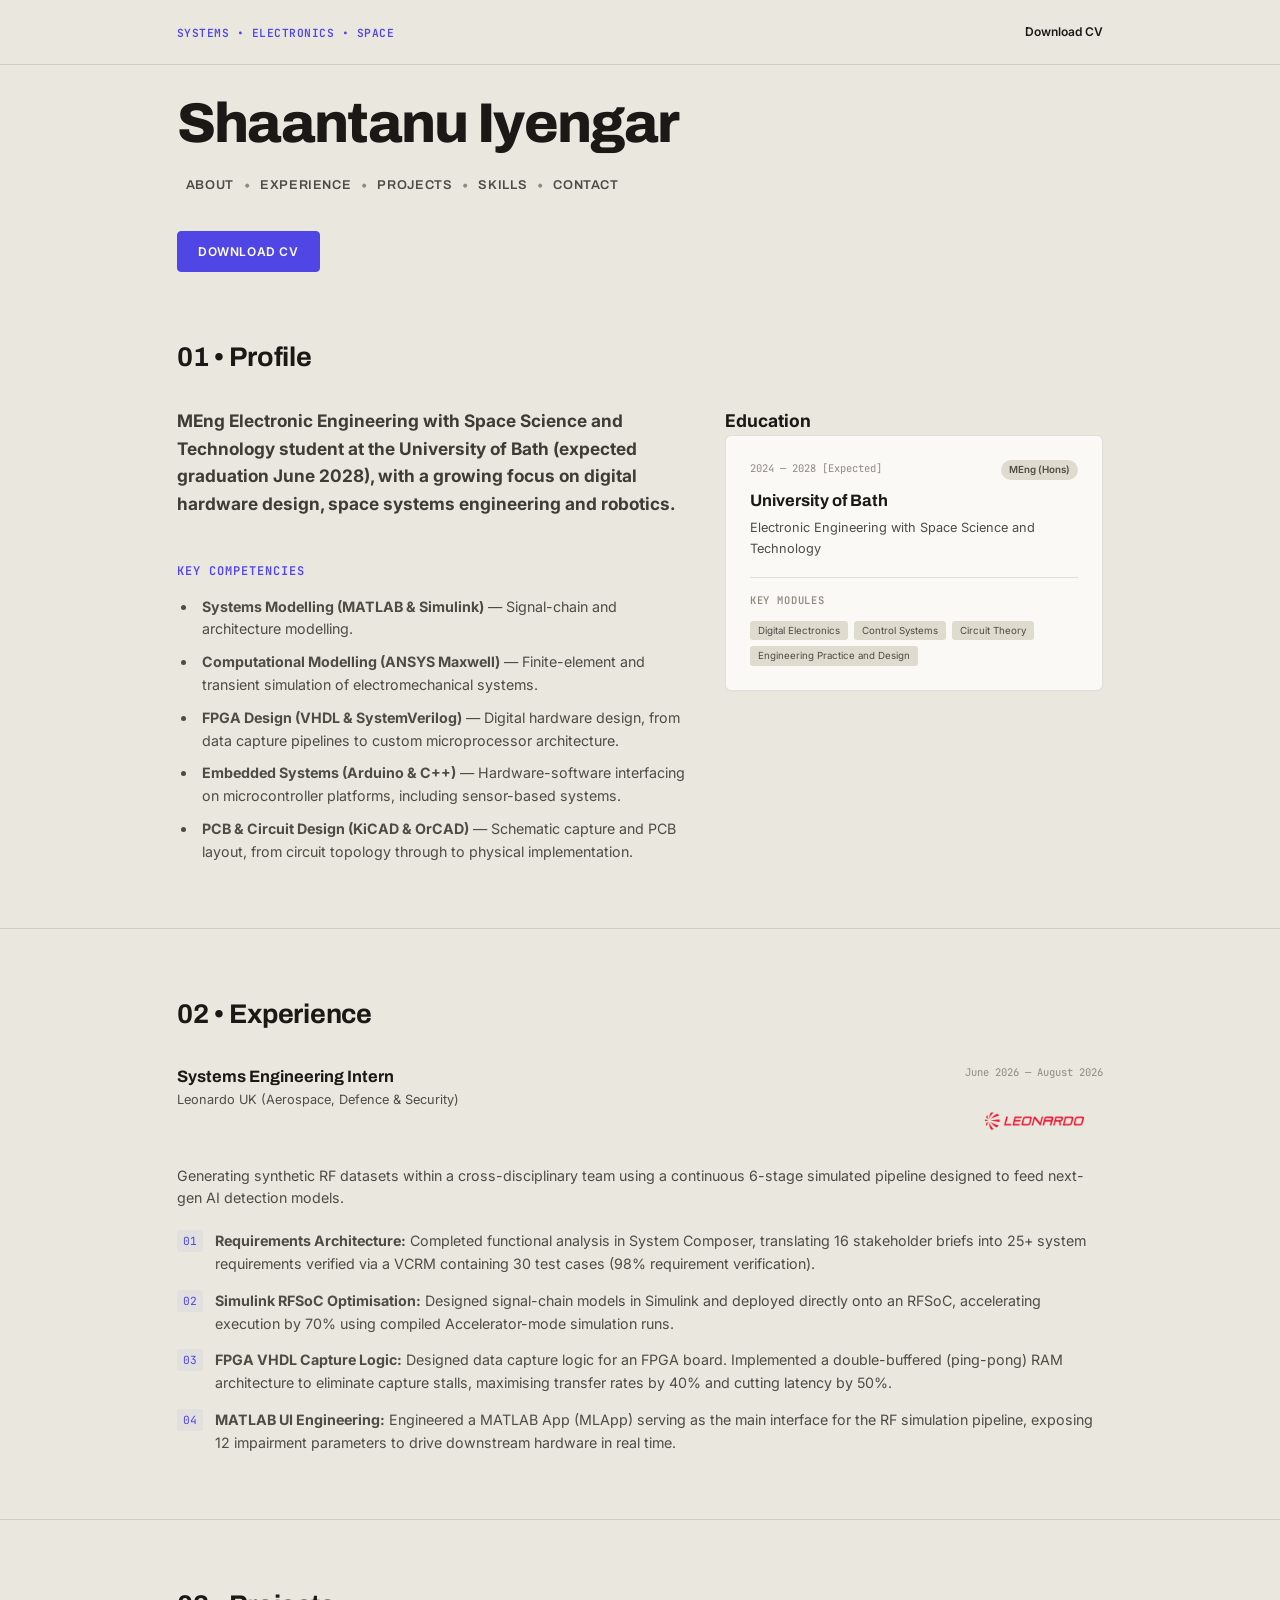
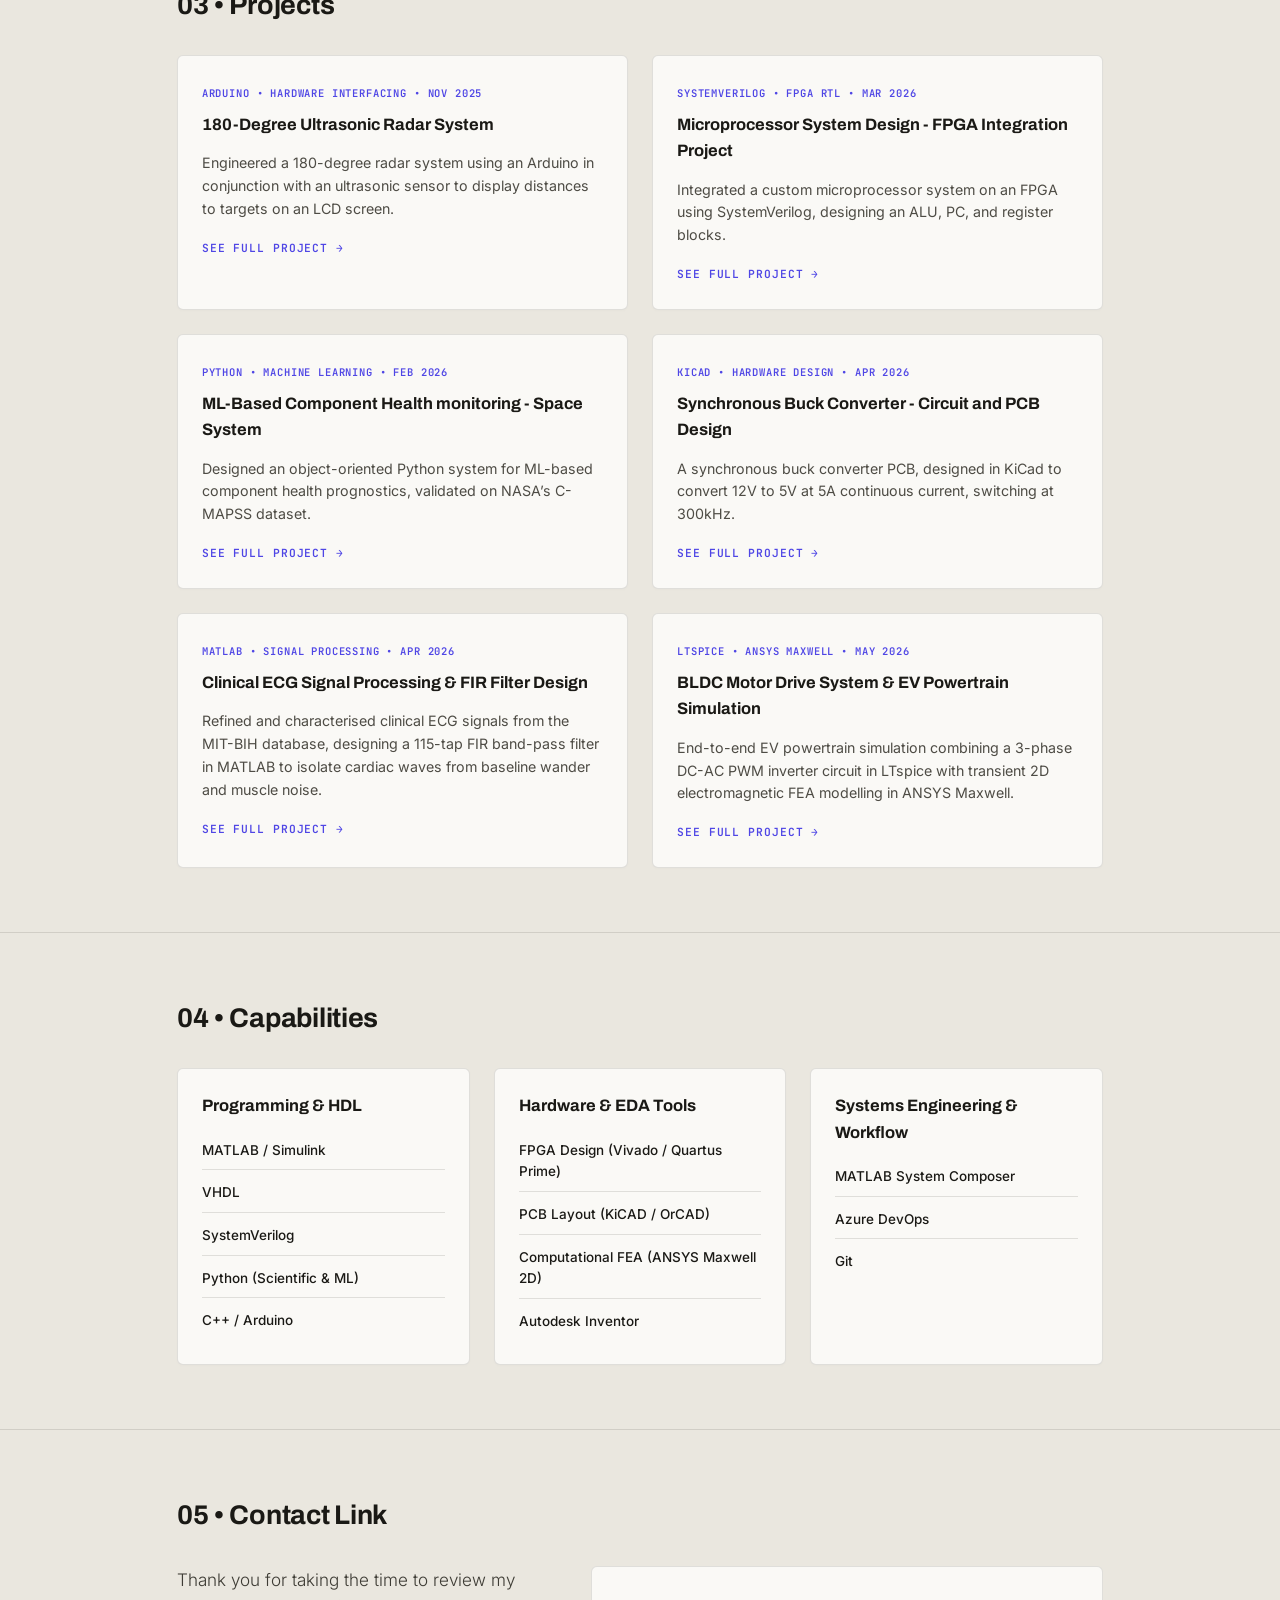
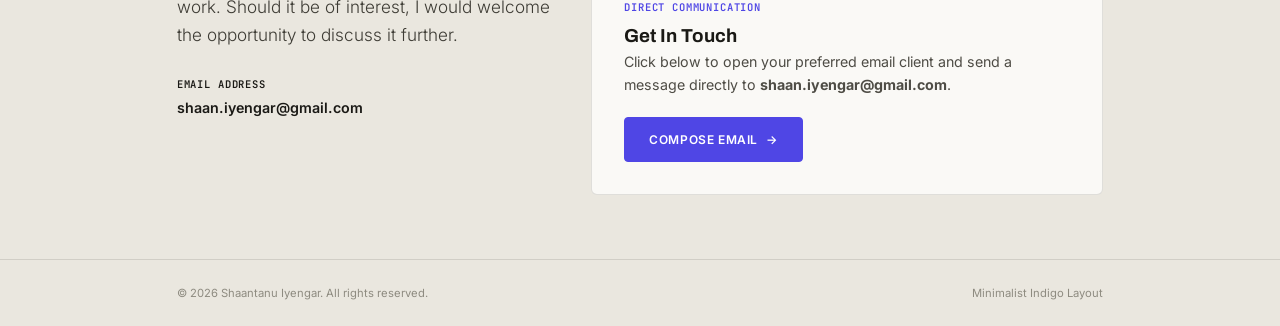
==== index.html @ c1f65660 "Add files via upload Added Portfolio page required documents" ====
<!DOCTYPE html>
<html lang="en">
<head>
    <meta charset="UTF-8">
    <meta name="viewport" content="width=device-width, initial-scale=1.0">
    <title>Shaantanu Iyengar | Systems &amp; Digital Hardware Engineer</title>
    <meta name="description" content="Portfolio of Shaantanu Iyengar, Electronic Engineering student at the University of Bath. Specializing in FPGA Design, RF Systems Engineering, and Machine Learning.">
    <meta name="keywords" content="Shaantanu Iyengar, Electronic Engineering, FPGA, Leonardo, University of Bath, VHDL, SystemVerilog, Simulink, Portfolio">
    <meta name="author" content="Shaantanu Iyengar">
    
    <!-- Google Fonts: Archivo for Headings, Inter for Body, JetBrains Mono for Code/Metadata -->
    <link rel="preconnect" href="https://fonts.googleapis.com">
    <link rel="preconnect" href="https://fonts.gstatic.com" crossorigin>
    <link href="https://fonts.googleapis.com/css2?family=Archivo:wght@400;500;600;700;800&family=Inter:wght@300;400;500;600;700&family=JetBrains+Mono:wght@400;500;600&display=swap" rel="stylesheet">
    
    <!-- Shared Stylesheet with Cache Buster -->
    <link rel="stylesheet" href="style.css?v=5">
</head>
<body>

    <!-- Header Navigation -->
    <header class="main-header">
        <div class="header-container">
            <a href="#" class="logo-brand">
                <span class="logo-text" style="font-family: var(--font-mono); font-size: 0.75rem; letter-spacing: 0.5px; color: var(--indigo-600); font-weight: 600;">SYSTEMS &bull; ELECTRONICS &bull; SPACE</span>
            </a>
            <nav class="nav-links">
                <a href="Shaantanu_Iyengar_CV.pdf" download="Shaantanu_Iyengar_CV.pdf" class="nav-item" style="color: var(--slate-900); font-weight: 600;">Download CV</a>
            </nav>
        </div>
    </header>

    <!-- Hero Section -->
    <section class="hero-section" id="hero">
        <div class="page-container">
            <div class="hero-content">
                <h1 class="hero-h1 mb-2" style="margin-top: 30px;">Shaantanu Iyengar</h1>
                <!-- Navigation menu under name -->
                <div class="hero-nav">
                    <a href="#about" class="hero-nav-item">About</a>
                    <span class="sep">&bull;</span>
                    <a href="#experience" class="hero-nav-item">Experience</a>
                    <span class="sep">&bull;</span>
                    <a href="#projects" class="hero-nav-item">Projects</a>
                    <span class="sep">&bull;</span>
                    <a href="#skills" class="hero-nav-item">Skills</a>
                    <span class="sep">&bull;</span>
                    <a href="#contact" class="hero-nav-item">Contact</a>
                </div>
                <div class="hero-actions">
                    <a href="Shaantanu_Iyengar_CV.pdf" download="Shaantanu_Iyengar_CV.pdf" class="btn btn-primary">Download CV</a>
                </div>
            </div>
        </div>
    </section>

    <!-- About Section -->
    <section class="section-bleed" id="about">
        <div class="page-container">
            <h2 class="section-title">01 &bull; Profile</h2>
            <div class="about-grid">
                <div class="profile-text">
                    <p class="lead-p mb-6">
                        <strong>MEng Electronic Engineering with Space Science and Technology student at the University of Bath (expected graduation June 2028), with a growing focus on digital hardware design, space systems engineering and robotics.</strong>
                    </p>
                    <h4 class="mono-label accent-text mb-4" style="margin-top: 25px; display: block; font-size: 0.8rem; letter-spacing: 1px;">Key Competencies</h4>
                    <ul style="padding-left: 20px; color: var(--slate-600); font-size: 0.95rem; line-height: 1.6; display: flex; flex-direction: column; gap: 10px;">
                        <li style="padding-left: 5px;"><strong>Systems Modelling (MATLAB &amp; Simulink)</strong> &mdash; Signal-chain and architecture modelling.</li>
                        <li style="padding-left: 5px;"><strong>Computational Modelling (ANSYS Maxwell)</strong> &mdash; Finite-element and transient simulation of electromechanical systems.</li>
                        <li style="padding-left: 5px;"><strong>FPGA Design (VHDL &amp; SystemVerilog)</strong> &mdash; Digital hardware design, from data capture pipelines to custom microprocessor architecture.</li>
                        <li style="padding-left: 5px;"><strong>Embedded Systems (Arduino &amp; C++)</strong> &mdash; Hardware-software interfacing on microcontroller platforms, including sensor-based systems.</li>
                        <li style="padding-left: 5px;"><strong>PCB &amp; Circuit Design (KiCAD &amp; OrCAD)</strong> &mdash; Schematic capture and PCB layout, from circuit topology through to physical implementation.</li>
                    </ul>
                </div>

                <div class="education-block">
                    <h3 class="subsection-title">Education</h3>
                    <div class="education-list">
                        <!-- University of Bath -->
                        <div class="education-card">
                            <div class="card-header">
                                <span class="card-date">2024 &mdash; 2028 [Expected]</span>
                                <div class="flex items-center gap-2">
                                    <span class="card-badge">MEng (Hons)</span>
                                </div>
                            </div>
                            <h4 class="card-title" style="margin-top: 8px;">University of Bath</h4>
                            <p class="card-desc">Electronic Engineering with Space Science and Technology</p>
                            
                            <!-- Key Modules Section inside card -->
                            <div style="margin-top: 18px; border-top: 1px solid var(--border-color); padding-top: 14px;">
                                <span class="mono-label" style="display: block; margin-bottom: 8px; color: var(--slate-400);">Key Modules</span>
                                <div class="card-details">
                                    <span class="meta-tag">Digital Electronics</span>
                                    <span class="meta-tag">Control Systems</span>
                                    <span class="meta-tag">Circuit Theory</span>
                                    <span class="meta-tag">Engineering Practice and Design</span>
                                </div>
                            </div>
                        </div>
                    </div>
                </div>
            </div>
        </div>
    </section>

    <!-- Experience Section -->
    <section class="section-bleed" id="experience">
        <div class="page-container">
            <h2 class="section-title">02 &bull; Experience</h2>
            <div class="experience-list">
                
                <!-- Leonardo Internship -->
                <div class="experience-card">
                    <div class="card-header mb-4">
                        <div>
                            <h3 class="card-title">Systems Engineering Intern</h3>
                            <div class="card-subtitle">Leonardo UK (Aerospace, Defence &amp; Security)</div>
                        </div>
                        <div class="flex flex-col items-end gap-2" style="text-align: right;">
                            <span class="card-date font-mono">June 2026 &mdash; August 2026</span>
                            <img src="leonardo_logo.png" alt="Leonardo Logo" style="max-height: 60px; max-width: 200px; object-fit: contain; opacity: 0.95; margin-top: 4px;">
                        </div>
                    </div>
                    <p class="body-p mb-6">
                        Generating synthetic RF datasets within a cross-disciplinary team using a continuous 6-stage simulated pipeline designed to feed next-gen AI detection models.
                    </p>
                    <div class="experience-bullets">
                        <div class="bullet-row">
                            <span class="bullet-num">01</span>
                            <p class="body-p"><strong>Requirements Architecture:</strong> Completed functional analysis in System Composer, translating 16 stakeholder briefs into 25+ system requirements verified via a VCRM containing 30 test cases (98% requirement verification).</p>
                        </div>
                        <div class="bullet-row">
                            <span class="bullet-num">02</span>
                            <p class="body-p"><strong>Simulink RFSoC Optimisation:</strong> Designed signal-chain models in Simulink and deployed directly onto an RFSoC, accelerating execution by 70% using compiled Accelerator-mode simulation runs.</p>
                        </div>
                        <div class="bullet-row">
                            <span class="bullet-num">03</span>
                            <p class="body-p"><strong>FPGA VHDL Capture Logic:</strong> Designed data capture logic for an FPGA board. Implemented a double-buffered (ping-pong) RAM architecture to eliminate capture stalls, maximising transfer rates by 40% and cutting latency by 50%.</p>
                        </div>
                        <div class="bullet-row">
                            <span class="bullet-num">04</span>
                            <p class="body-p"><strong>MATLAB UI Engineering:</strong> Engineered a MATLAB App (MLApp) serving as the main interface for the RF simulation pipeline, exposing 12 impairment parameters to drive downstream hardware in real time.</p>
                        </div>
                    </div>
                </div>

            </div>
        </div>
    </section>

    <!-- Projects Section -->
    <section class="section-bleed" id="projects">
        <div class="page-container">
            <h2 class="section-title">03 &bull; Projects</h2>
            <div class="projects-grid">
                
                <!-- Project 1: Radar Link -->
                <a href="radar.html" class="project-card">
                    <div class="card-header mb-4">
                        <div>
                            <span class="mono-label accent-text">Arduino &bull; Hardware Interfacing &bull; NOV 2025</span>
                            <h3 class="card-title mt-2">180-Degree Ultrasonic Radar System</h3>
                        </div>
                    </div>
                    <p class="body-p mb-4">
                        Engineered a 180-degree radar system using an Arduino in conjunction with an ultrasonic sensor to display distances to targets on an LCD screen.
                    </p>
                    <span class="mono-label accent-text" style="font-size:0.75rem;">See Full Project &rarr;</span>
                </a>

                <!-- Project 2: FPGA Microprocessor Link -->
                <a href="microprocessor.html" class="project-card">
                    <div class="card-header mb-4">
                        <div>
                            <span class="mono-label accent-text">SystemVerilog &bull; FPGA RTL &bull; MAR 2026</span>
                            <h3 class="card-title mt-2">Microprocessor System Design - FPGA Integration Project</h3>
                        </div>
                    </div>
                    <p class="body-p mb-4">
                        Integrated a custom microprocessor system on an FPGA using SystemVerilog, designing an ALU, PC, and register blocks.
                    </p>
                    <span class="mono-label accent-text" style="font-size:0.75rem;">See Full Project &rarr;</span>
                </a>

                <!-- Project 3: ML prognostics Link -->
                <a href="prognostics.html" class="project-card">
                    <div class="card-header mb-4">
                        <div>
                            <span class="mono-label accent-text">Python &bull; Machine Learning &bull; FEB 2026</span>
                            <h3 class="card-title mt-2">ML-Based Component Health monitoring - Space System</h3>
                        </div>
                    </div>
                    <p class="body-p mb-4">
                        Designed an object-oriented Python system for ML-based component health prognostics, validated on NASA’s C-MAPSS dataset.
                    </p>
                    <span class="mono-label accent-text" style="font-size:0.75rem;">See Full Project &rarr;</span>
                </a>

                <!-- Project 4: Buck Converter Link -->
                <a href="buck.html" class="project-card">
                    <div class="card-header mb-4">
                        <div>
                            <span class="mono-label accent-text">KiCad &bull; Hardware Design &bull; APR 2026</span>
                            <h3 class="card-title mt-2">Synchronous Buck Converter - Circuit and PCB Design</h3>
                        </div>
                    </div>
                    <p class="body-p mb-4">
                        A synchronous buck converter PCB, designed in KiCad to convert 12V to 5V at 5A continuous current, switching at 300kHz.
                    </p>
                    <span class="mono-label accent-text" style="font-size:0.75rem;">See Full Project &rarr;</span>
                </a>

                <!-- Project 5: ECG Signal Processing Link -->
                <a href="ecg.html" class="project-card">
                    <div class="card-header mb-4">
                        <div>
                            <span class="mono-label accent-text">MATLAB &bull; Signal Processing &bull; APR 2026</span>
                            <h3 class="card-title mt-2">Clinical ECG Signal Processing &amp; FIR Filter Design</h3>
                        </div>
                    </div>
                    <p class="body-p mb-4">
                        Refined and characterised clinical ECG signals from the MIT-BIH database, designing a 115-tap FIR band-pass filter in MATLAB to isolate cardiac waves from baseline wander and muscle noise.
                    </p>
                    <span class="mono-label accent-text" style="font-size:0.75rem;">See Full Project &rarr;</span>
                </a>

                <!-- Project 6: BLDC Motor Drive Link -->
                <a href="bldc.html" class="project-card">
                    <div class="card-header mb-4">
                        <div>
                            <span class="mono-label accent-text">LTspice &bull; ANSYS Maxwell &bull; MAY 2026</span>
                            <h3 class="card-title mt-2">BLDC Motor Drive System &amp; EV Powertrain Simulation</h3>
                        </div>
                    </div>
                    <p class="body-p mb-4">
                        End-to-end EV powertrain simulation combining a 3-phase DC-AC PWM inverter circuit in LTspice with transient 2D electromagnetic FEA modelling in ANSYS Maxwell.
                    </p>
                    <span class="mono-label accent-text" style="font-size:0.75rem;">See Full Project &rarr;</span>
                </a>

            </div>
        </div>
    </section>

    <!-- Skills Section -->
    <section class="section-bleed" id="skills">
        <div class="page-container">
            <h2 class="section-title">04 &bull; Capabilities</h2>
            <div class="skills-grid">
                
                <!-- Category 1: Programming & HDL -->
                <div class="skills-category-card">
                    <h3 class="card-title mb-6">Programming &amp; HDL</h3>
                    <div class="skills-list">
                        <div class="skill-row-item">
                            <span class="skill-name">MATLAB / Simulink</span>
                        </div>
                        <div class="skill-row-item">
                            <span class="skill-name">VHDL</span>
                        </div>
                        <div class="skill-row-item">
                            <span class="skill-name">SystemVerilog</span>
                        </div>
                        <div class="skill-row-item">
                            <span class="skill-name">Python (Scientific &amp; ML)</span>
                        </div>
                        <div class="skill-row-item">
                            <span class="skill-name">C++ / Arduino</span>
                        </div>
                    </div>
                </div>

                <!-- Category 2: Hardware & EDA Tools -->
                <div class="skills-category-card">
                    <h3 class="card-title mb-6">Hardware &amp; EDA Tools</h3>
                    <div class="skills-list">
                        <div class="skill-row-item">
                            <span class="skill-name">FPGA Design (Vivado / Quartus Prime)</span>
                        </div>
                        <div class="skill-row-item">
                            <span class="skill-name">PCB Layout (KiCAD / OrCAD)</span>
                        </div>
                        <div class="skill-row-item">
                            <span class="skill-name">Computational FEA (ANSYS Maxwell 2D)</span>
                        </div>
                        <div class="skill-row-item">
                            <span class="skill-name">Autodesk Inventor</span>
                        </div>
                    </div>
                </div>

                <!-- Category 3: Systems Engineering & Workflow -->
                <div class="skills-category-card">
                    <h3 class="card-title mb-6">Systems Engineering &amp; Workflow</h3>
                    <div class="skills-list">
                        <div class="skill-row-item">
                            <span class="skill-name">MATLAB System Composer</span>
                        </div>
                        <div class="skill-row-item">
                            <span class="skill-name">Azure DevOps</span>
                        </div>
                        <div class="skill-row-item">
                            <span class="skill-name">Git</span>
                        </div>
                    </div>
                </div>

            </div>
        </div>
    </section>

    <!-- Contact Section -->
    <section class="section-bleed" id="contact">
        <div class="page-container">
            <h2 class="section-title">05 &bull; Contact Link</h2>
            <div class="contact-grid">
                <div class="contact-info">
                    <p class="lead-p mb-8">
                        Thank you for taking the time to review my work. Should it be of interest, I would welcome the opportunity to discuss it further.
                    </p>
                    <div class="contact-rows">
                        <div class="contact-meta-row">
                            <span class="mono-label">EMAIL ADDRESS</span>
                            <a href="mailto:shaan.iyengar@gmail.com" class="contact-val-link">shaan.iyengar@gmail.com</a>
                        </div>
                    </div>
                </div>

                <div class="contact-form-card" style="display: flex; flex-direction: column; justify-content: center; align-items: flex-start; padding: 32px;">
                    <span class="mono-label accent-text mb-2">DIRECT COMMUNICATION</span>
                    <h3 class="card-title mb-3" style="font-size: 1.25rem; font-weight: 700; color: var(--slate-900);">Get In Touch</h3>
                    <p class="body-p mb-6" style="color: var(--slate-600); font-size: 0.95rem; line-height: 1.6;">
                        Click below to open your preferred email client and send a message directly to <strong>shaan.iyengar@gmail.com</strong>.
                    </p>
                    <a href="mailto:shaan.iyengar@gmail.com?subject=Portfolio%20Inquiry%20-%20Shaantanu%20Iyengar" class="btn btn-primary" style="display: inline-flex; align-items: center; gap: 8px; font-weight: 600; padding: 12px 24px;">
                        <span>Compose Email</span>
                        <span>&rarr;</span>
                    </a>
                </div>
            </div>
        </div>
    </section>

    <!-- Footer -->
    <footer class="main-footer">
        <div class="page-container footer-content">
            <span class="footer-copy">&copy; 2026 Shaantanu Iyengar. All rights reserved.</span>
            <span class="footer-design font-mono">Minimalist Indigo Layout</span>
        </div>
    </footer>

    <!-- Clean Scripts -->
    <script src="script.js"></script>
</body>
</html>
---- style.css ----
/* ==========================================================================
   Minimalist Indigo & Light Slate Stylesheet (style.css)
   Aesthetic: Premium, Typographic, Light Slate with Custom Hover Transitions
   ========================================================================== */

:root {
  /* Color System (Rich Warm Stone Paper Theme) */
  --bg-primary:     #EAE7DF;   /* Distinct warm stone paper, easy on the eyes */
  --bg-secondary:   #DFDBCF;   /* Slightly darker warm tone */
  --bg-card:        #FAF9F6;   /* Soft warm-white card backgrounds */
  
  --slate-900:      #1A1915;   /* Deep charcoal primary text */
  --slate-700:      #3E3C35;   /* Sub-headings */
  --slate-600:      #4E4C45;   /* Muted text copy */
  --slate-400:      #8E8B80;   /* Faint labels / grid metadata */
  
  --indigo-600:     #4F46E5;   /* Indigo accent */
  --indigo-700:     #4338CA;   /* Indigo hover state */
  --indigo-light:   rgba(79, 70, 229, 0.05);
  
  --border-color:   rgba(26, 25, 22, 0.12); /* Thin border */
  --border-hover:   rgba(79, 70, 229, 0.25);  /* Hover border focus */
  
  /* Typography */
  --font-sans:      'Inter', system-ui, -apple-system, sans-serif;
  --font-heading:   'Archivo', sans-serif;
  --font-mono:      'JetBrains Mono', monospace;

  /* Custom Easing for Micro-Animations */
  --ease-spring:    cubic-bezier(0.16, 1, 0.3, 1);
  --transition-fast: 0.15s ease;
  --transition-smooth: 0.3s var(--ease-spring);
  
  /* Spacing Rhythm */
  --pad-x:          clamp(20px, 6vw, 80px);
  --pad-y:          clamp(35px, 5vw, 65px);
  --maxw:           1080px;
}

/* ==========================================================================
   Global Resets
   ========================================================================== */

* {
  box-sizing: border-box;
  margin: 0;
  padding: 0;
}

html {
  scroll-behavior: smooth;
  font-size: 15px;
}

body {
  background-color: var(--bg-primary);
  color: var(--slate-900);
  font-family: var(--font-sans);
  line-height: 1.6;
  overflow-x: hidden;
  -webkit-font-smoothing: antialiased;
}

a {
  color: inherit;
  text-decoration: none;
  transition: all var(--transition-fast);
}

/* ==========================================================================
   Layout Containers & Utilities
   ========================================================================== */

.page-container {
  max-width: var(--maxw);
  margin: 0 auto;
  padding: 0 var(--pad-x);
  width: 100%;
}

.section-bleed {
  padding-top: var(--pad-y);
  padding-bottom: var(--pad-y);
  border-bottom: 1px solid var(--border-color);
}

.section-bleed:last-of-type {
  border-bottom: none;
}

/* Layout Utilities */
.flex { display: flex; }
.flex-col { flex-direction: column; }
.flex-wrap { flex-wrap: wrap; }
.items-center { align-items: center; }
.items-start { align-items: flex-start; }
.justify-between { justify-content: space-between; }
.gap-2 { gap: 6px; }
.gap-4 { gap: 14px; }
.gap-6 { gap: 24px; }

.mb-2 { margin-bottom: 6px; }
.mb-4 { margin-bottom: 14px; }
.mb-6 { margin-bottom: 20px; }
.mb-8 { margin-bottom: 28px; }
.mb-10 { margin-bottom: 36px; }
.mr-2 { margin-right: 8px; }
.mt-2 { margin-top: 8px; }
.mt-4 { margin-top: 14px; }
.pt-4 { padding-top: 14px; }

/* Grid systems */
.grid {
  display: grid;
  gap: 24px;
}

.grid-2-col {
  grid-template-columns: 1fr;
}

@media (min-width: 768px) {
  .grid-2-col {
    grid-template-columns: repeat(2, 1fr);
  }
}

/* ==========================================================================
   Typography Hierarchy
   ========================================================================== */

.mono-label {
  font-family: var(--font-mono);
  font-size: 0.7rem;
  font-weight: 600;
  letter-spacing: 0.08em;
  text-transform: uppercase;
}

.accent-text {
  color: var(--indigo-600);
}

.hero-h1 {
  font-family: var(--font-heading);
  font-size: clamp(34px, 5vw, 56px);
  font-weight: 800;
  line-height: 1.05;
  letter-spacing: -0.03em;
  color: var(--slate-900);
}

.hero-subtitle {
  font-size: clamp(1.1rem, 2vw, 1.35rem);
  font-weight: 400;
  color: var(--slate-600);
  line-height: 1.5;
  max-width: 740px;
}

.section-title {
  font-family: var(--font-heading);
  font-size: clamp(1.4rem, 2.5vw, 1.8rem);
  font-weight: 700;
  color: var(--slate-900);
  margin-bottom: 28px;
  letter-spacing: -0.01em;
}

.card-title {
  font-family: var(--font-heading);
  font-weight: 700;
  font-size: 1.1rem;
  color: var(--slate-900);
  transition: color var(--transition-fast);
}

.card-subtitle {
  font-size: 0.85rem;
  color: var(--slate-600);
}

.lead-p {
  font-size: 1.15rem;
  line-height: 1.6;
  color: var(--slate-700);
  font-weight: 300;
}

.body-p {
  font-size: 0.95rem;
  line-height: 1.6;
  color: var(--slate-600);
}

/* ==========================================================================
   Navigation Header
   ========================================================================== */

.main-header {
  position: sticky;
  top: 0;
  left: 0;
  width: 100%;
  height: 65px;
  display: flex;
  align-items: center;
  z-index: 100;
  background: rgba(234, 231, 223, 0.9);
  backdrop-filter: blur(10px);
  -webkit-backdrop-filter: blur(10px);
  border-bottom: 1px solid var(--border-color);
}

.header-container {
  width: 100%;
  max-width: var(--maxw);
  margin: 0 auto;
  padding: 0 var(--pad-x);
  display: flex;
  justify-content: space-between;
  align-items: center;
}

.logo-text {
  font-family: var(--font-heading);
  font-size: 0.9rem;
  font-weight: 800;
  letter-spacing: 0.5px;
  color: var(--slate-900);
}

.nav-links {
  display: flex;
  align-items: center;
  gap: 1.8rem;
}

.nav-item {
  font-size: 0.8rem;
  font-weight: 500;
  color: var(--slate-600);
  padding: 0.4rem 0;
  display: inline-block;
  transform-origin: center;
  transition: all 0.25s var(--ease-spring);
}

.nav-item:hover, .nav-item.active {
  color: var(--indigo-600);
  transform: scale(1.08);
  letter-spacing: 0.5px;
}

/* Mobile Toggle menu button */
.menu-toggle {
  display: none;
  flex-direction: column;
  gap: 5px;
  background: transparent;
  border: none;
  cursor: pointer;
}

.menu-toggle .bar {
  width: 18px;
  height: 1.5px;
  background-color: var(--slate-900);
  transition: var(--transition-fast);
}

@media (max-width: 768px) {
  .nav-links {
    display: none;
    flex-direction: column;
    position: absolute;
    top: 65px;
    left: 0;
    width: 100%;
    background: var(--bg-card);
    border-bottom: 1px solid var(--border-color);
    padding: 2rem;
    gap: 1.25rem;
    z-index: 99;
  }
  
  .nav-links.mobile-show {
    display: flex;
  }
  
  .menu-toggle {
    display: flex;
  }
  
  .menu-toggle.open .bar:nth-child(1) { transform: translateY(6.5px) rotate(45deg); }
  .menu-toggle.open .bar:nth-child(2) { opacity: 0; }
  .menu-toggle.open .bar:nth-child(3) { transform: translateY(-6.5px) rotate(-45deg); }
}

/* ==========================================================================
   Buttons (Expand Padding on Hover)
   ========================================================================== */

.btn {
  display: inline-flex;
  align-items: center;
  justify-content: center;
  padding: 0.65rem 1.35rem;
  border-radius: 4px;
  font-size: 0.8rem;
  font-weight: 600;
  text-transform: uppercase;
  letter-spacing: 0.05em;
  cursor: pointer;
  transition: all 0.3s var(--ease-spring);
}

.btn-primary {
  background-color: var(--indigo-600);
  color: #FFFFFF;
  border: 1px solid var(--indigo-600);
}

.btn-primary:hover {
  background-color: var(--indigo-700);
  border-color: var(--indigo-700);
  padding-left: 1.85rem;
  padding-right: 1.85rem;
  transform: translateY(-1px);
  box-shadow: 0 4px 12px rgba(79, 70, 229, 0.15);
}

.btn-secondary {
  background: transparent;
  color: var(--slate-900);
  border: 1px solid var(--border-color);
}

.btn-secondary:hover {
  border-color: var(--indigo-600);
  color: var(--indigo-600);
  padding-left: 1.85rem;
  padding-right: 1.85rem;
  transform: translateY(-1px);
}

/* ==========================================================================
   Cards (Lifts and Highlights on Hover)
   ========================================================================== */

.about-grid {
  display: grid;
  grid-template-columns: 1fr;
  gap: 36px;
}

@media (min-width: 992px) {
  .about-grid {
    grid-template-columns: 1.15fr 0.85fr;
  }
}

.profile-text {
  display: flex;
  flex-direction: column;
  justify-content: flex-start;
}

.education-list {
  display: flex;
  flex-direction: column;
  gap: 16px;
}

.education-card, .role-card, .project-card, .skills-category-card {
  background-color: var(--bg-card);
  border: 1px solid var(--border-color);
  border-radius: 6px;
  padding: 24px;
  box-shadow: 0 1px 3px rgba(0, 0, 0, 0.02);
  transition: all 0.3s var(--ease-spring);
}

.education-card:hover, .role-card:hover, .project-card:hover, .skills-category-card:hover {
  transform: translateY(-4px) scale(1.015);
  border-color: var(--border-hover);
  box-shadow: 0 12px 24px rgba(79, 70, 229, 0.04), 0 2px 4px rgba(0, 0, 0, 0.02);
}

.card-header {
  display: flex;
  justify-content: space-between;
  align-items: flex-start;
  flex-wrap: wrap;
  gap: 8px;
}

.card-date {
  font-family: var(--font-mono);
  font-size: 0.7rem;
  color: var(--slate-400);
}

.card-badge {
  font-size: 0.65rem;
  font-weight: 600;
  background-color: var(--bg-secondary);
  color: var(--slate-600);
  padding: 2px 8px;
  border-radius: 12px;
}

.card-desc {
  font-size: 0.85rem;
  color: var(--slate-600);
  margin-top: 4px;
}

.card-details {
  display: flex;
  flex-wrap: wrap;
  gap: 6px;
  margin-top: 12px;
}

.meta-tag {
  font-size: 0.65rem;
  background-color: var(--bg-secondary);
  color: var(--slate-600);
  padding: 2px 8px;
  border-radius: 3px;
}

/* Experience Section layout */
.experience-list {
  display: flex;
  flex-direction: column;
  gap: 28px;
}

.experience-bullets {
  display: flex;
  flex-direction: column;
  gap: 14px;
}

.bullet-row {
  display: flex;
  gap: 12px;
  align-items: flex-start;
}

.bullet-num {
  font-family: var(--font-mono);
  font-size: 0.75rem;
  color: var(--indigo-600);
  background-color: var(--indigo-light);
  padding: 2px 6px;
  border-radius: 3px;
}

.roles-grid {
  display: grid;
  grid-template-columns: 1fr;
  gap: 20px;
}

@media (min-width: 768px) {
  .roles-grid {
    grid-template-columns: repeat(3, 1fr);
  }
}

/* Project Lists */
.projects-grid {
  display: grid;
  grid-template-columns: 1fr;
  gap: 24px;
}

@media (min-width: 768px) {
  .projects-grid {
    grid-template-columns: repeat(2, 1fr);
  }
}

.project-card .card-title {
  color: var(--slate-900);
}

.project-card:hover .card-title {
  color: var(--indigo-600);
}

/* Table Specifications block inside cards */
.project-specs {
  border-top: 1px solid var(--border-color);
  padding-top: 14px;
  display: flex;
  flex-direction: column;
  gap: 10px;
}

.spec-row {
  display: flex;
  justify-content: space-between;
  font-size: 0.8rem;
}

.spec-label {
  font-family: var(--font-mono);
  color: var(--slate-400);
  font-size: 0.7rem;
  text-transform: uppercase;
}

.spec-val {
  color: var(--slate-600);
  font-weight: 500;
}

/* Capabilities (Skills) Layout */
.skills-grid {
  display: grid;
  grid-template-columns: 1fr;
  gap: 24px;
}

@media (min-width: 768px) {
  .skills-grid {
    grid-template-columns: repeat(3, 1fr);
  }
}

.skills-list {
  display: flex;
  flex-direction: column;
  gap: 12px;
}

.skill-row-item {
  display: flex;
  justify-content: space-between;
  align-items: center;
  padding-bottom: 8px;
  border-bottom: 1px solid var(--border-color);
  transition: all var(--transition-fast);
}

.skill-row-item:last-child {
  border-bottom: none;
}

.skill-row-item:hover {
  border-color: var(--indigo-600);
}

.skill-row-item:hover .skill-name {
  color: var(--indigo-600);
  transform: translateX(4px);
}

.skill-name {
  font-size: 0.9rem;
  font-weight: 500;
  transition: all var(--transition-fast);
}

.skill-val {
  font-size: 0.7rem;
  color: var(--slate-400);
}

/* Contact Grid */
.contact-grid {
  display: grid;
  grid-template-columns: 1fr;
  gap: 36px;
}

@media (min-width: 768px) {
  .contact-grid {
    grid-template-columns: 0.85fr 1.15fr;
  }
}

.contact-info {
  display: flex;
  flex-direction: column;
}

.contact-rows {
  display: flex;
  flex-direction: column;
  gap: 20px;
}

.contact-meta-row {
  display: flex;
  flex-direction: column;
  gap: 4px;
}

.contact-val-link, .contact-meta-row-link, .contact-val {
  font-size: 0.95rem;
  font-weight: 600;
  color: var(--slate-900);
}

.contact-val-link:hover, .contact-meta-row-link:hover {
  color: var(--indigo-600);
}

/* Minimalist outline form fields */
.contact-form-card {
  background-color: var(--bg-card);
  border: 1px solid var(--border-color);
  border-radius: 6px;
  padding: 24px;
}

.minimal-form {
  display: flex;
  flex-direction: column;
  gap: 16px;
}

.form-group {
  display: flex;
  flex-direction: column;
  gap: 4px;
}

.form-input {
  background-color: var(--bg-primary);
  border: 1px solid var(--border-color);
  border-radius: 4px;
  padding: 8px 12px;
  font-family: var(--font-sans);
  font-size: 0.85rem;
  color: var(--slate-900);
  outline: none;
  transition: all var(--transition-fast);
}

.form-input:focus {
  border-color: var(--indigo-600);
  box-shadow: 0 0 0 2px rgba(79, 70, 229, 0.08);
}

textarea.form-input {
  resize: vertical;
}

.form-success-alert {
  border: 1px solid var(--indigo-600);
  border-radius: 4px;
  padding: 20px;
  background-color: var(--indigo-light);
}

/* Detailed Case Study Page Elements */
.case-study-header {
  padding-top: 100px;
  padding-bottom: 40px;
  border-bottom: 1px solid var(--border-color);
}

.back-link {
  display: inline-flex;
  align-items: center;
  font-family: var(--font-mono);
  font-size: 0.75rem;
  color: var(--indigo-600);
  margin-bottom: 20px;
}

.back-link:hover {
  transform: translateX(-4px);
}

.case-study-grid {
  display: grid;
  grid-template-columns: 1fr;
  gap: 40px;
  padding: 40px 0;
}

@media (min-width: 768px) {
  .case-study-grid {
    grid-template-columns: 1.25fr 0.75fr;
  }
}

.case-study-body {
  display: flex;
  flex-direction: column;
  gap: 30px;
}

.case-study-body section h3 {
  font-family: var(--font-heading);
  font-size: 1.2rem;
  margin-bottom: 12px;
  color: var(--slate-900);
}

.case-study-body section p {
  margin-bottom: 16px;
}

.sidebar-card {
  position: sticky;
  top: 100px;
}

/* Hero navigation block */
.hero-nav {
  display: flex;
  align-items: center;
  flex-wrap: wrap;
  margin-top: 15px;
  margin-bottom: 30px;
}

.hero-nav-item {
  font-family: var(--font-heading);
  font-size: 0.85rem;
  font-weight: 600;
  text-transform: uppercase;
  letter-spacing: 0.05em;
  color: var(--slate-600);
  padding: 0.4rem 0.6rem;
  transition: all 0.25s var(--ease-spring);
}

.hero-nav-item:hover {
  color: var(--indigo-600);
  transform: scale(1.08);
}

.sep {
  color: var(--slate-400);
  font-weight: 300;
}

/* Footer styling */
.main-footer {
  padding: 24px 0;
  border-top: 1px solid var(--border-color);
}

.footer-content {
  display: flex;
  justify-content: space-between;
  align-items: center;
  flex-wrap: wrap;
  gap: 12px;
  font-size: 0.75rem;
  color: var(--slate-400);
}

/* ==========================================================================
   Interactive Screenshot Slideshow & Lightbox Component
   ========================================================================== */
.slideshow-card {
  transition: all 0.3s var(--ease-spring);
}

.slide-nav-btn:hover {
  background: var(--indigo-600) !important;
  color: #ffffff !important;
  border-color: var(--indigo-600) !important;
  transform: translateY(-50%) scale(1.1) !important;
}

.thumb-btn {
  border: 2px solid transparent;
  border-radius: 4px;
  overflow: hidden;
  cursor: pointer;
  background: var(--bg-secondary);
  padding: 0;
  transition: all 0.2s ease;
  opacity: 0.65;
  flex-shrink: 0;
  width: 74px;
  height: 48px;
  display: flex;
  align-items: center;
  justify-content: center;
}

.thumb-btn:hover, .thumb-btn.active {
  opacity: 1;
  border-color: var(--indigo-600);
  transform: translateY(-2px);
}

.thumb-btn img {
  width: 100%;
  height: 100%;
  object-fit: cover;
}

/* Lightbox Modal Overlay */
.lightbox-modal {
  display: none;
  position: fixed;
  top: 0;
  left: 0;
  width: 100vw;
  height: 100vh;
  background: rgba(10, 10, 12, 0.93);
  backdrop-filter: blur(8px);
  z-index: 9999;
  align-items: center;
  justify-content: center;
  padding: 24px;
}

.lightbox-modal.active {
  display: flex;
}

.lightbox-content {
  max-width: 95vw;
  max-height: 90vh;
  object-fit: contain;
  border-radius: 4px;
  box-shadow: 0 10px 40px rgba(0,0,0,0.85);
}

.lightbox-close {
  position: absolute;
  top: 20px;
  right: 24px;
  color: #ffffff;
  font-size: 2.2rem;
  cursor: pointer;
  background: none;
  border: none;
  line-height: 1;
  opacity: 0.8;
  transition: opacity 0.2s;
}

.lightbox-close:hover {
  opacity: 1;
  color: #6366f1;
}
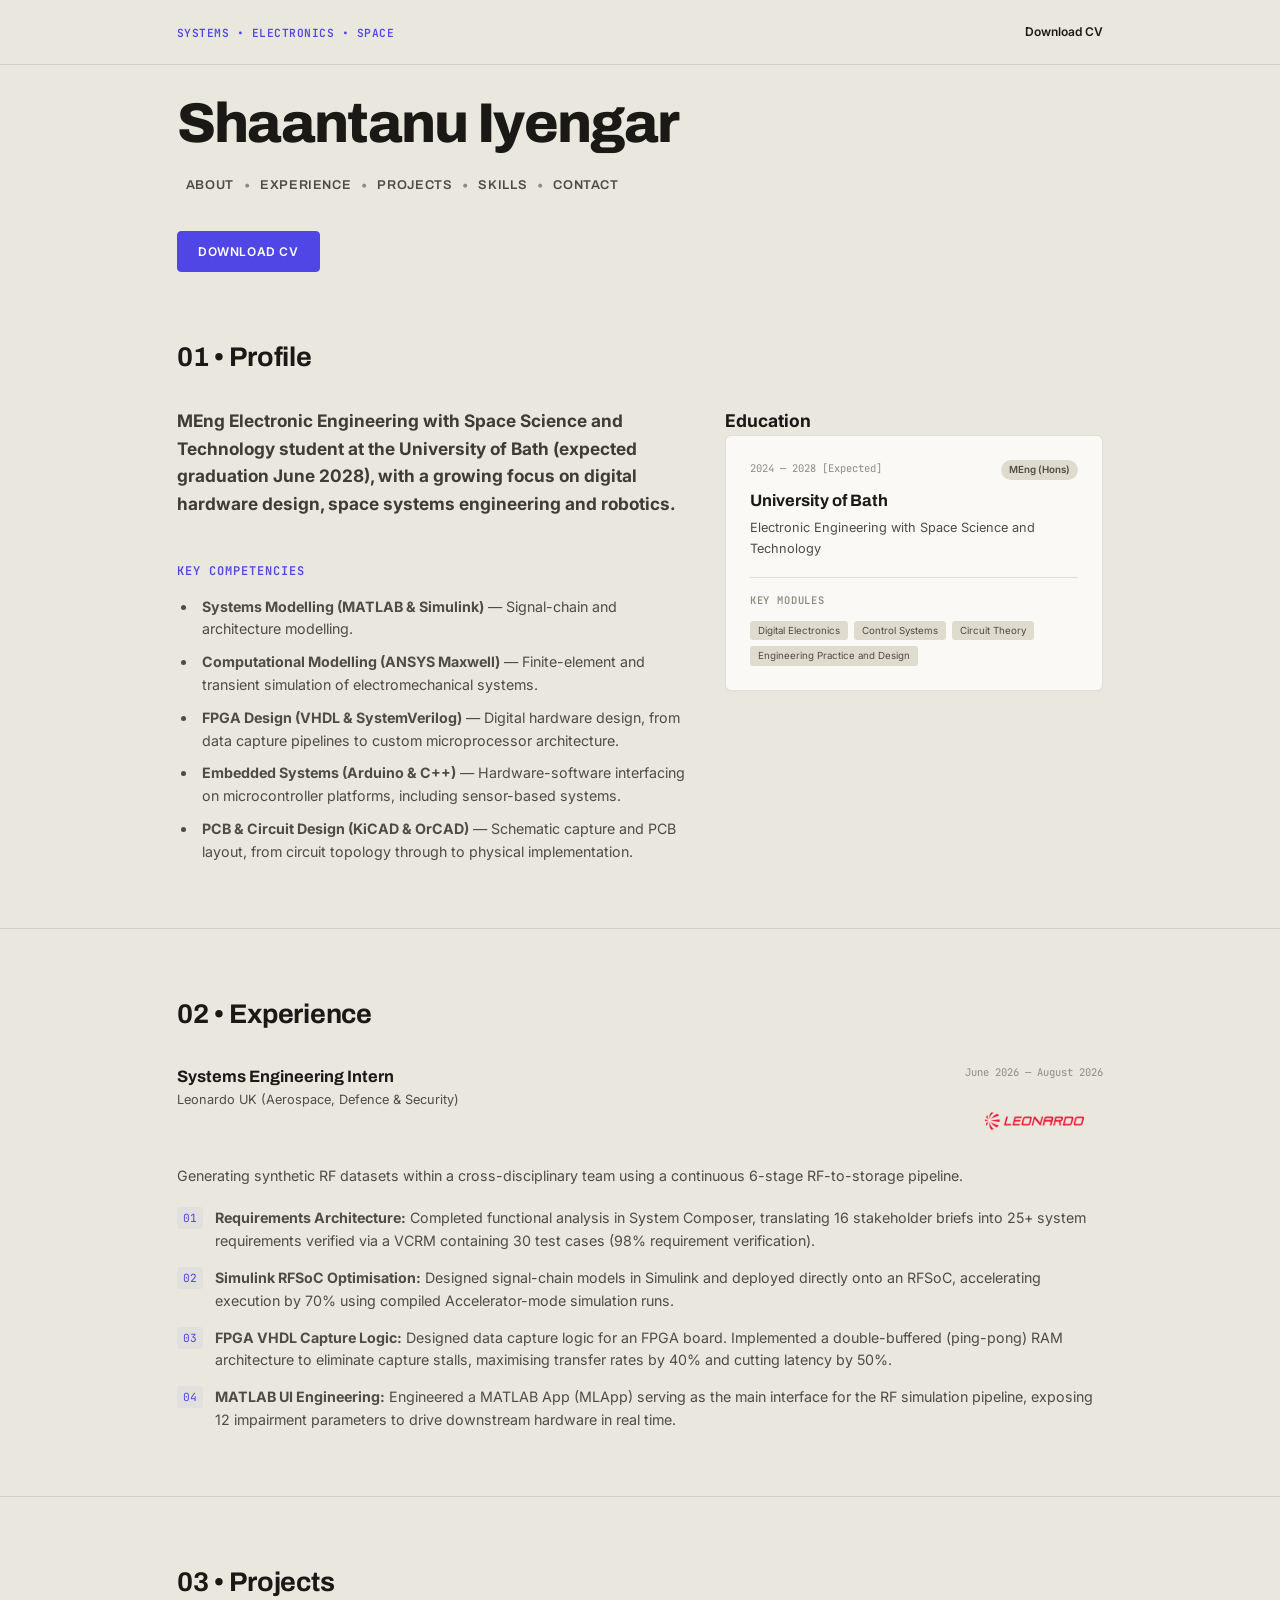
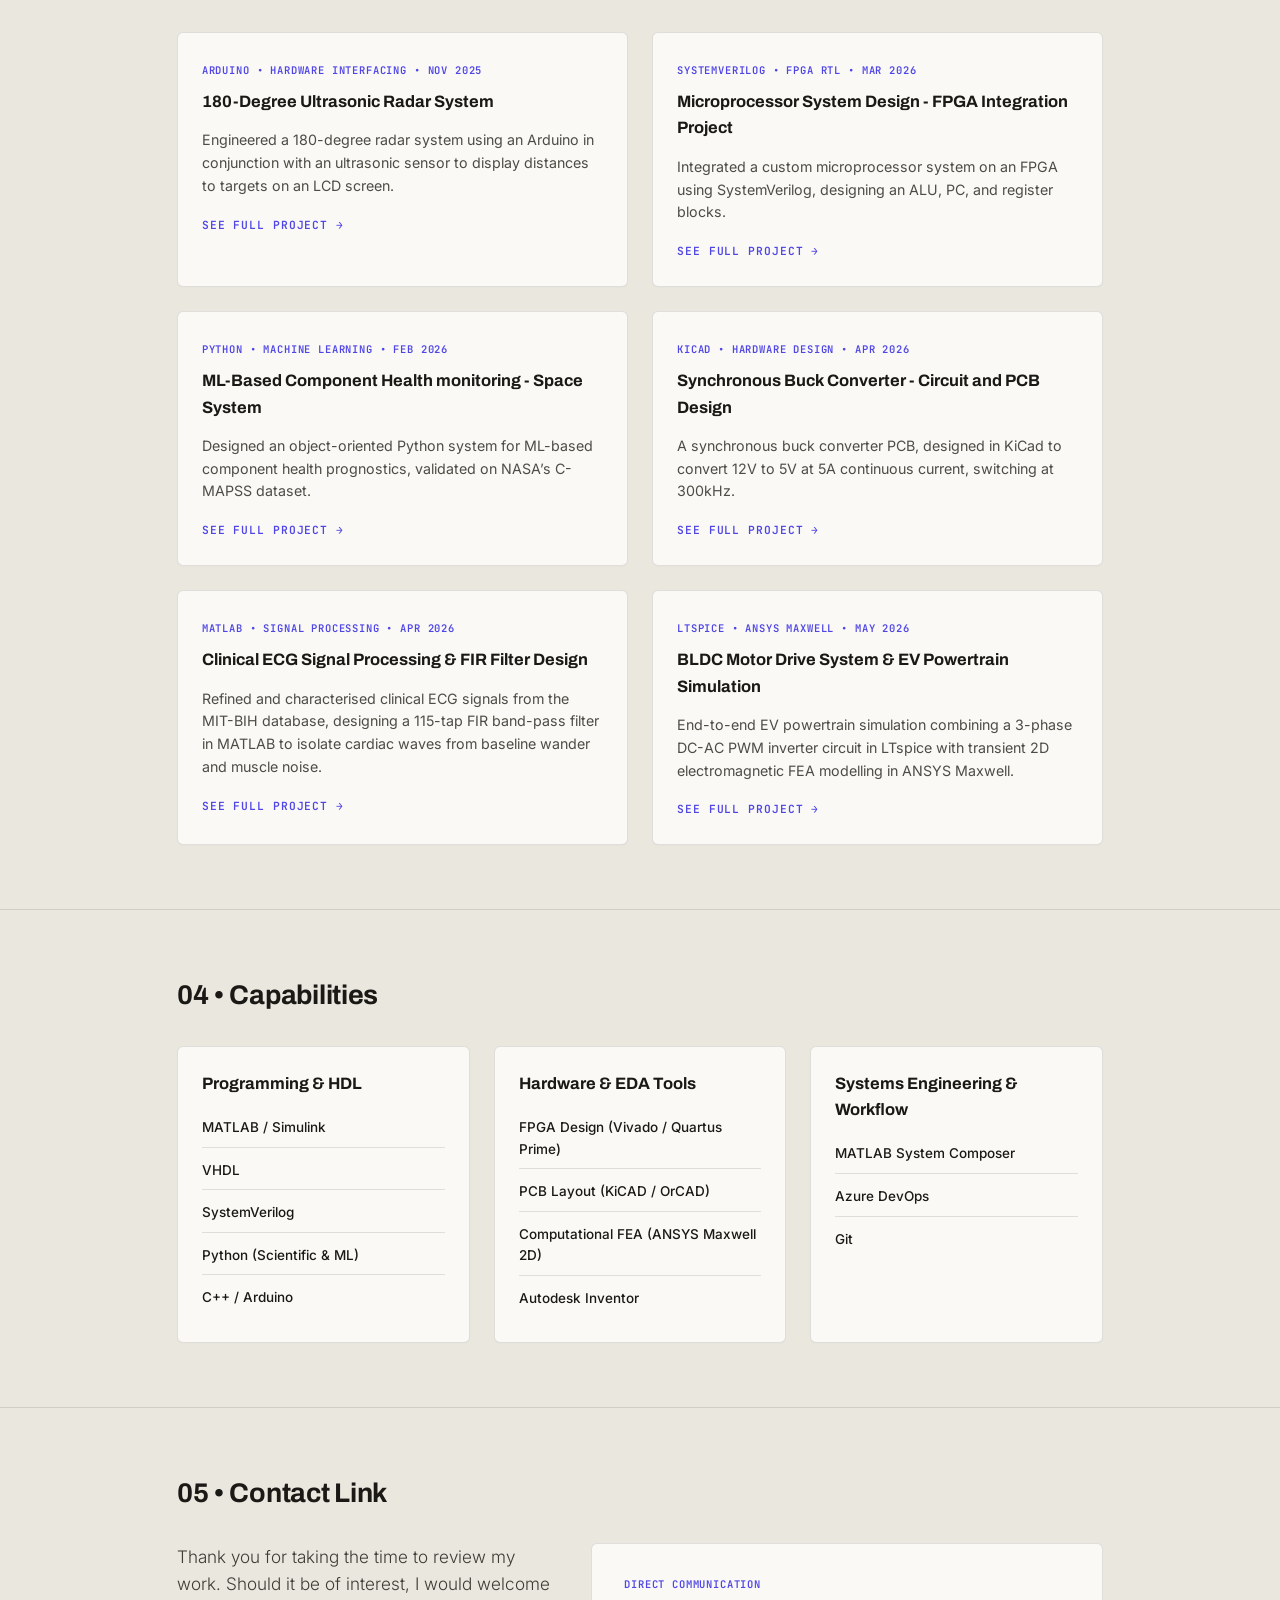
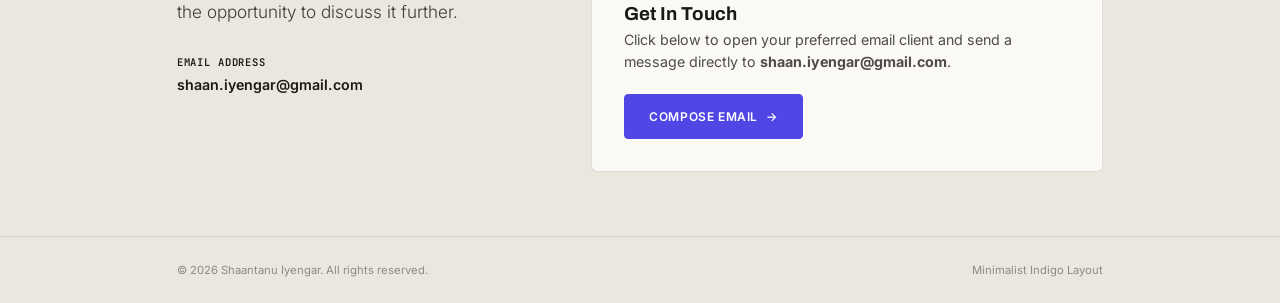
==== commit 38a786a0: "Add files via upload Added new index as edits were made to text" ====
--- a/index.html
+++ b/index.html
@@ -123,7 +123,7 @@
                         </div>
                     </div>
                     <p class="body-p mb-6">
-                        Generating synthetic RF datasets within a cross-disciplinary team using a continuous 6-stage simulated pipeline designed to feed next-gen AI detection models.
+                        Generating synthetic RF datasets within a cross-disciplinary team using a continuous 6-stage RF-to-storage pipeline.
                     </p>
                     <div class="experience-bullets">
                         <div class="bullet-row">
